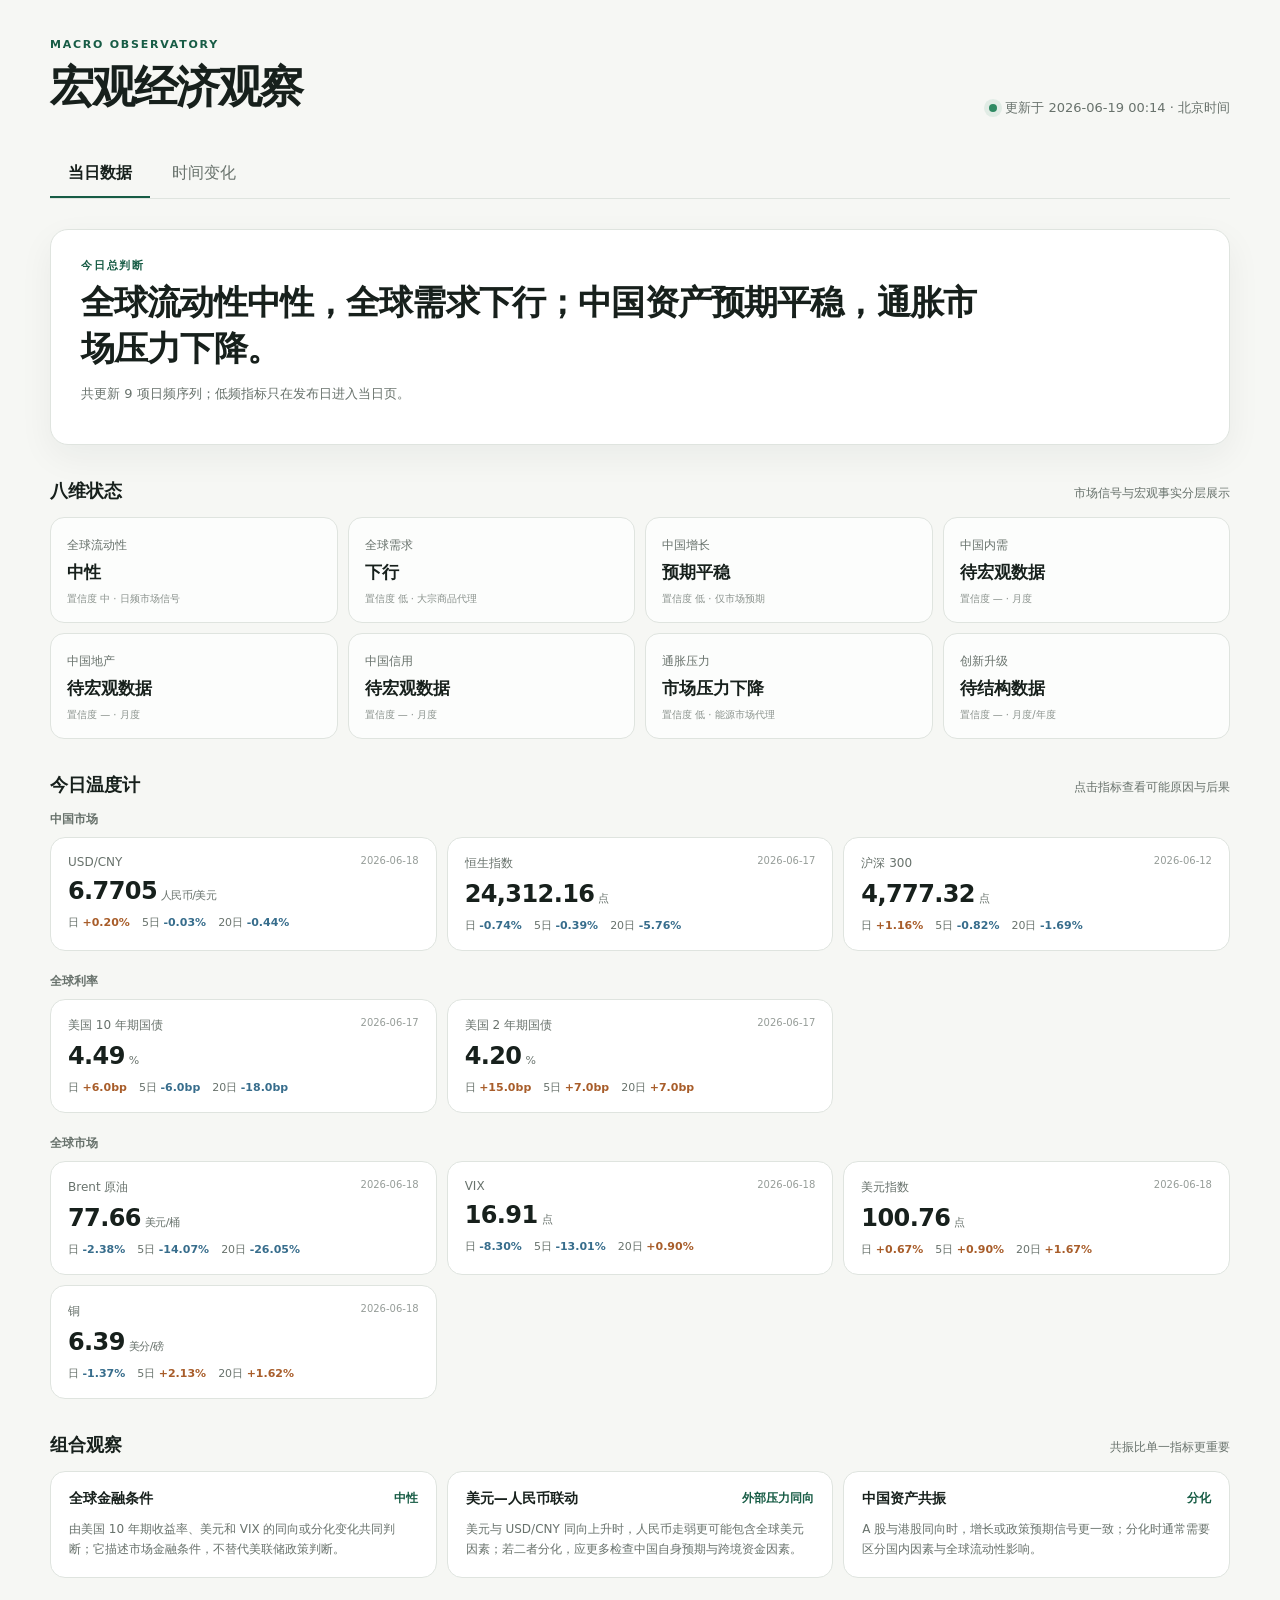
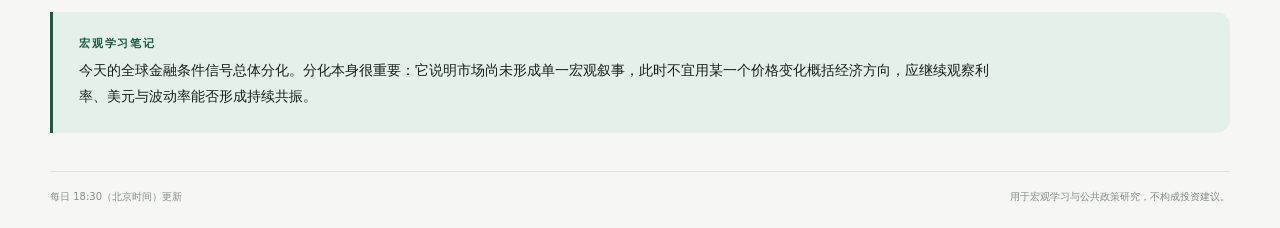
==== public/index.html @ cd5d14e2 "Publish macro economic dashboard" ====
<!doctype html>
<html lang="zh-CN">
<head>
  <meta charset="utf-8">
  <meta name="viewport" content="width=device-width, initial-scale=1">
  <meta name="color-scheme" content="light">
  <title>宏观经济观察</title>
  <link rel="stylesheet" href="assets/styles.css">
</head>
<body>
  <main class="shell">
    <header class="topbar">
      <div>
        <p class="eyebrow">MACRO OBSERVATORY</p>
        <h1>宏观经济观察</h1>
      </div>
      <div class="update-meta">
        <span id="health-dot" class="health-dot"></span>
        <span id="update-time">读取数据…</span>
      </div>
    </header>

    <nav class="tabs" aria-label="Dashboard 视图">
      <button class="tab active" data-tab="today">当日数据</button>
      <button class="tab" data-tab="trends">时间变化</button>
    </nav>

    <section id="today" class="panel active">
      <section class="hero">
        <p class="section-label">今日总判断</p>
        <h2 id="daily-summary">正在生成今日判断…</h2>
        <p id="data-notice" class="muted"></p>
      </section>

      <section>
        <div class="section-heading">
          <h3>八维状态</h3>
          <p>市场信号与宏观事实分层展示</p>
        </div>
        <div id="dimensions" class="dimension-grid"></div>
      </section>

      <section>
        <div class="section-heading">
          <h3>今日温度计</h3>
          <p>点击指标查看可能原因与后果</p>
        </div>
        <div id="indicator-groups"></div>
      </section>

      <section>
        <div class="section-heading">
          <h3>组合观察</h3>
          <p>共振比单一指标更重要</p>
        </div>
        <div id="combinations" class="combination-grid"></div>
      </section>

      <section class="learning-note">
        <p class="section-label">宏观学习笔记</p>
        <p id="learning-note"></p>
      </section>
    </section>

    <section id="trends" class="panel">
      <div class="trend-controls">
        <label>
          <span>指标</span>
          <select id="indicator-select"></select>
        </label>
        <div class="range-switch" aria-label="时间范围">
          <button data-days="7">7日</button>
          <button data-days="30" class="active">1月</button>
          <button data-days="90">3月</button>
          <button data-days="365">1年</button>
        </div>
      </div>
      <section class="trend-card">
        <div class="trend-head">
          <div>
            <p id="trend-name" class="section-label"></p>
            <h2 id="trend-value"></h2>
          </div>
          <div id="trend-change" class="trend-change"></div>
        </div>
        <div id="chart" class="chart" role="img" aria-label="指标时间趋势"></div>
        <div id="trend-details" class="trend-details"></div>
      </section>
      <section>
        <div class="section-heading">
          <h3>待接入数据</h3>
          <p>缺失不会被伪造或静默填充</p>
        </div>
        <div id="pending" class="pending-list"></div>
      </section>
    </section>

    <footer>
      <span>每日 18:30（北京时间）更新</span>
      <span id="footer-notice"></span>
    </footer>
  </main>
  <script src="assets/data.js"></script>
  <script src="assets/app.js"></script>
</body>
</html>
---- public/assets/styles.css ----
:root {
  --bg: #f6f7f4;
  --surface: #ffffff;
  --ink: #17201c;
  --muted: #68726c;
  --line: #dfe4df;
  --accent: #175c45;
  --accent-soft: #e6f0eb;
  --warm: #a85d2a;
  --warm-soft: #f5e9df;
  --cool: #376d8c;
  --cool-soft: #e4edf2;
  --shadow: 0 12px 35px rgba(23, 32, 28, 0.055);
  font-family: Inter, "PingFang SC", "Microsoft YaHei", system-ui, sans-serif;
}

* { box-sizing: border-box; }
body { margin: 0; color: var(--ink); background: var(--bg); }
button, select { font: inherit; }
.shell { width: min(1180px, calc(100% - 32px)); margin: 0 auto; padding: 38px 0 24px; }
.topbar { display: flex; justify-content: space-between; align-items: flex-end; gap: 24px; }
.eyebrow, .section-label { margin: 0 0 7px; color: var(--accent); font-size: 11px; font-weight: 750; letter-spacing: .16em; text-transform: uppercase; }
h1 { margin: 0; font-size: clamp(28px, 4vw, 44px); letter-spacing: -.045em; font-weight: 680; }
.update-meta { display: flex; align-items: center; gap: 8px; color: var(--muted); font-size: 13px; }
.health-dot { width: 8px; height: 8px; border-radius: 50%; background: #b5bdb8; }
.health-dot.healthy { background: #2f8a63; box-shadow: 0 0 0 5px rgba(47,138,99,.10); }
.health-dot.partial { background: #d78a38; box-shadow: 0 0 0 5px rgba(215,138,56,.10); }
.tabs { display: flex; gap: 4px; margin: 34px 0 30px; border-bottom: 1px solid var(--line); }
.tab { padding: 12px 18px; border: 0; border-bottom: 2px solid transparent; color: var(--muted); background: transparent; cursor: pointer; }
.tab.active { color: var(--ink); border-color: var(--accent); font-weight: 700; }
.panel { display: none; }
.panel.active { display: block; }
.hero { padding: 28px 30px; border: 1px solid var(--line); border-radius: 18px; background: var(--surface); box-shadow: var(--shadow); }
.hero h2 { max-width: 900px; margin: 0; font-size: clamp(22px, 3vw, 34px); line-height: 1.35; letter-spacing: -.025em; }
.muted { color: var(--muted); font-size: 13px; }
section + section { margin-top: 34px; }
.section-heading { display: flex; align-items: baseline; justify-content: space-between; gap: 16px; margin-bottom: 14px; }
.section-heading h3 { margin: 0; font-size: 18px; }
.section-heading p { margin: 0; color: var(--muted); font-size: 12px; }
.dimension-grid { display: grid; grid-template-columns: repeat(4, minmax(0, 1fr)); gap: 10px; }
.dimension { padding: 16px; border: 1px solid var(--line); border-radius: 14px; background: rgba(255,255,255,.72); }
.dimension-name { color: var(--muted); font-size: 12px; }
.dimension-status { display: block; margin: 7px 0 3px; font-size: 17px; font-weight: 720; }
.dimension-meta { color: #89918c; font-size: 10px; }
.group-block + .group-block { margin-top: 22px; }
.group-title { margin: 0 0 9px; color: var(--muted); font-size: 12px; font-weight: 650; }
.indicator-grid { display: grid; grid-template-columns: repeat(3, minmax(0, 1fr)); gap: 10px; }
.indicator { border: 1px solid var(--line); border-radius: 15px; background: var(--surface); overflow: hidden; }
.indicator summary { list-style: none; cursor: pointer; padding: 17px; }
.indicator summary::-webkit-details-marker { display: none; }
.indicator-top { display: flex; justify-content: space-between; gap: 12px; }
.indicator-name { color: var(--muted); font-size: 12px; }
.indicator-date { color: #969d99; font-size: 10px; }
.indicator-value { margin-top: 8px; font-size: 24px; font-weight: 690; letter-spacing: -.025em; }
.unit { margin-left: 4px; color: var(--muted); font-size: 11px; font-weight: 500; }
.moves { display: flex; gap: 12px; margin-top: 10px; color: var(--muted); font-size: 11px; }
.positive { color: var(--warm); }
.negative { color: var(--cool); }
.stale-badge { display: inline-block; margin-top: 8px; padding: 3px 7px; border-radius: 99px; color: #8a692f; background: #f5eddc; font-size: 10px; }
.indicator-detail { padding: 0 17px 17px; border-top: 1px solid var(--line); color: #4f5953; font-size: 12px; line-height: 1.65; }
.indicator-detail p { margin: 12px 0 0; }
.indicator-detail strong { color: var(--ink); }
.source-link { color: var(--accent); text-decoration: none; }
.combination-grid { display: grid; grid-template-columns: repeat(3, minmax(0, 1fr)); gap: 10px; }
.combination { padding: 18px; border: 1px solid var(--line); border-radius: 15px; background: var(--surface); }
.combination-head { display: flex; justify-content: space-between; gap: 10px; }
.combination h4 { margin: 0; font-size: 14px; }
.signal { color: var(--accent); font-size: 12px; font-weight: 750; }
.combination p { margin: 12px 0 0; color: var(--muted); font-size: 12px; line-height: 1.65; }
.learning-note { padding: 24px 26px; border-left: 3px solid var(--accent); border-radius: 0 14px 14px 0; background: var(--accent-soft); }
.learning-note > p:last-child { margin: 0; max-width: 920px; font-size: 14px; line-height: 1.8; }
.trend-controls { display: flex; align-items: flex-end; justify-content: space-between; gap: 20px; margin-bottom: 16px; }
.trend-controls label span { display: block; margin-bottom: 7px; color: var(--muted); font-size: 11px; }
select { min-width: 230px; padding: 10px 34px 10px 12px; border: 1px solid var(--line); border-radius: 10px; color: var(--ink); background: var(--surface); }
.range-switch { display: flex; padding: 3px; border: 1px solid var(--line); border-radius: 10px; background: var(--surface); }
.range-switch button { padding: 7px 10px; border: 0; border-radius: 7px; color: var(--muted); background: transparent; cursor: pointer; font-size: 12px; }
.range-switch button.active { color: white; background: var(--accent); }
.trend-card { margin-top: 0; padding: 24px; border: 1px solid var(--line); border-radius: 18px; background: var(--surface); box-shadow: var(--shadow); }
.trend-head { display: flex; justify-content: space-between; align-items: flex-end; }
.trend-head h2 { margin: 0; font-size: 32px; }
.trend-change { font-size: 14px; font-weight: 700; }
.chart { min-height: 330px; margin-top: 22px; }
.chart svg { width: 100%; height: 330px; overflow: visible; }
.chart-grid { stroke: #e9ece9; stroke-width: 1; }
.chart-line { fill: none; stroke: var(--accent); stroke-width: 2.5; vector-effect: non-scaling-stroke; }
.chart-area { fill: url(#areaFill); }
.chart-label { fill: #7c8580; font-size: 10px; }
.trend-details { display: grid; grid-template-columns: repeat(3, 1fr); gap: 12px; padding-top: 16px; border-top: 1px solid var(--line); }
.trend-detail span { display: block; color: var(--muted); font-size: 10px; }
.trend-detail strong { display: block; margin-top: 5px; font-size: 13px; }
.pending-list { display: grid; grid-template-columns: repeat(3, 1fr); gap: 10px; }
.pending-item { padding: 15px; border: 1px dashed #ccd2ce; border-radius: 12px; }
.pending-item strong { display: block; font-size: 13px; }
.pending-item span { display: block; margin-top: 5px; color: var(--muted); font-size: 11px; }
footer { display: flex; justify-content: space-between; gap: 20px; margin-top: 38px; padding-top: 18px; border-top: 1px solid var(--line); color: #858d88; font-size: 10px; }

@media (max-width: 820px) {
  .dimension-grid { grid-template-columns: repeat(2, minmax(0, 1fr)); }
  .indicator-grid, .combination-grid { grid-template-columns: 1fr; }
  .pending-list { grid-template-columns: 1fr; }
}

@media (max-width: 560px) {
  .shell { width: min(100% - 20px, 1180px); padding-top: 22px; }
  .topbar { align-items: flex-start; flex-direction: column; }
  .tabs { margin-top: 24px; }
  .hero { padding: 22px 20px; }
  .dimension-grid { grid-template-columns: 1fr 1fr; }
  .trend-controls { align-items: stretch; flex-direction: column; }
  select { width: 100%; }
  .range-switch { justify-content: space-between; }
  .trend-details { grid-template-columns: 1fr; }
  .section-heading { align-items: flex-start; flex-direction: column; gap: 4px; }
  footer { flex-direction: column; }
}
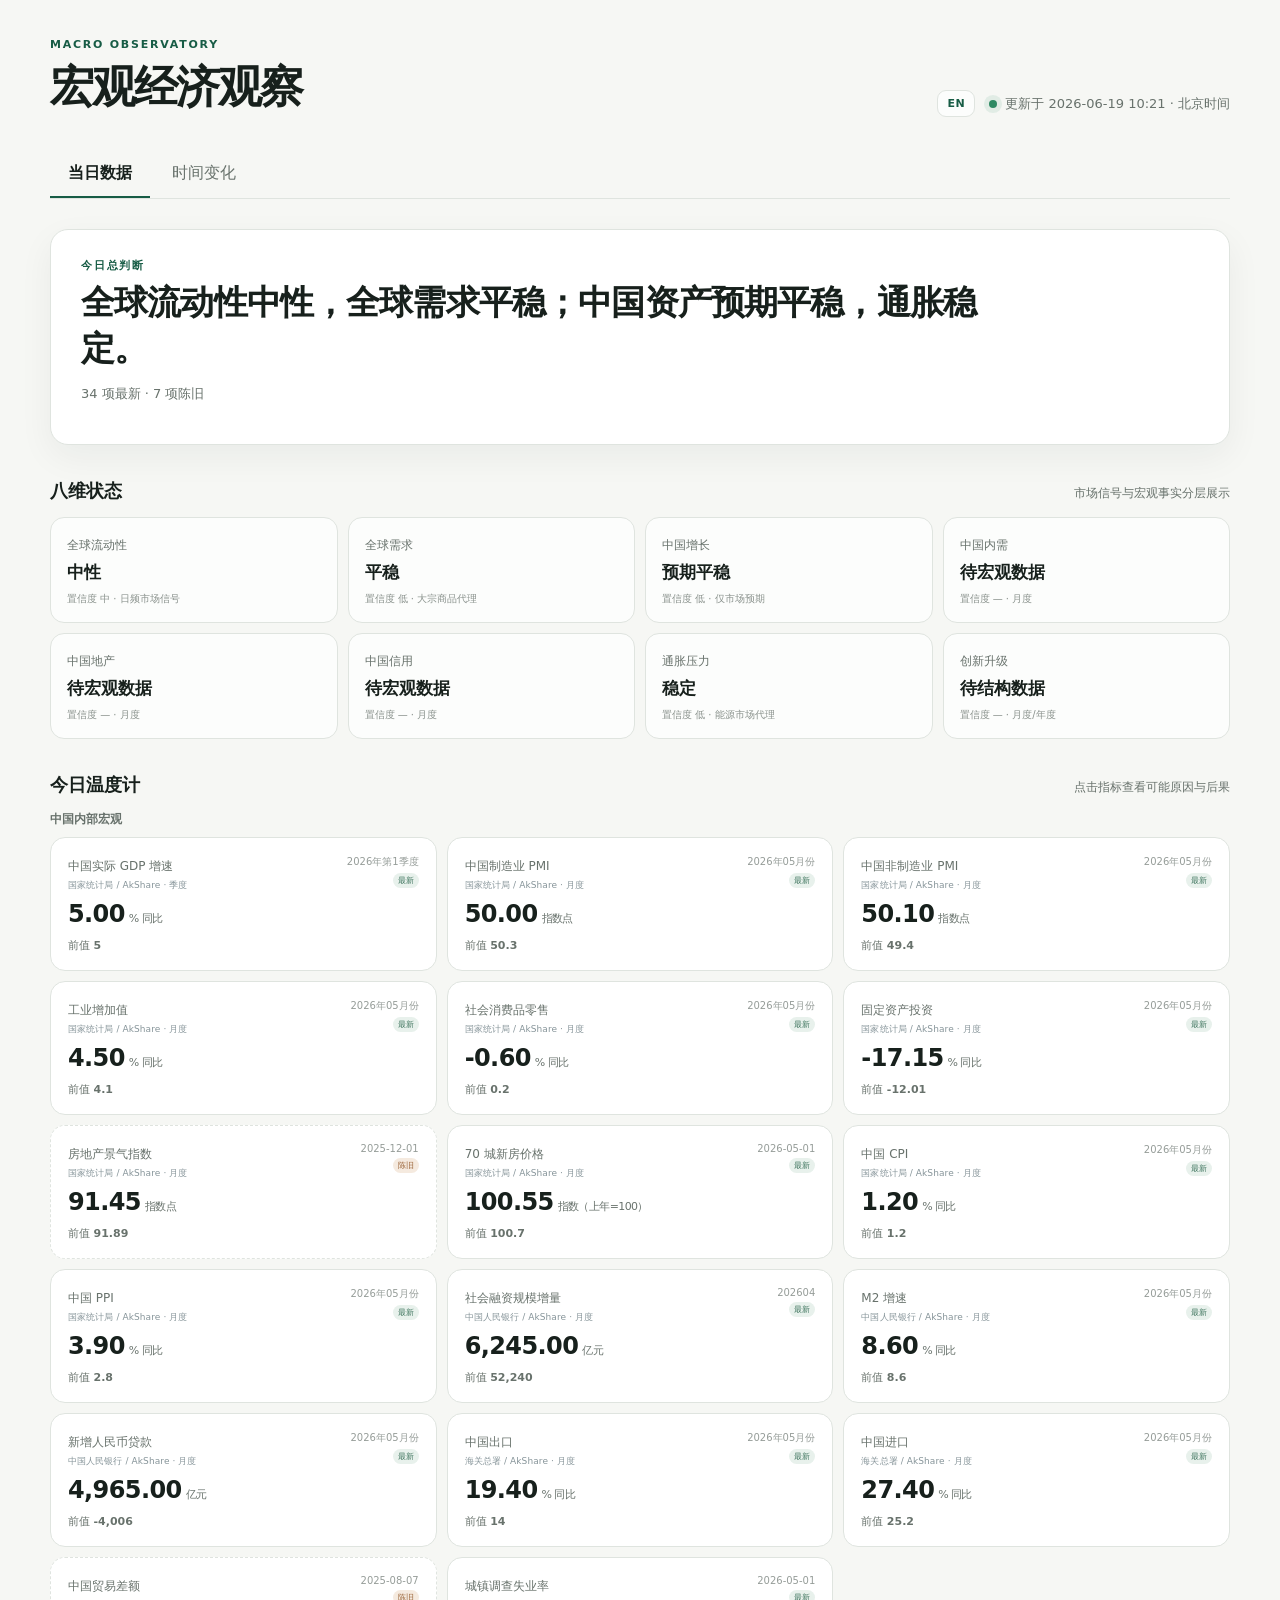
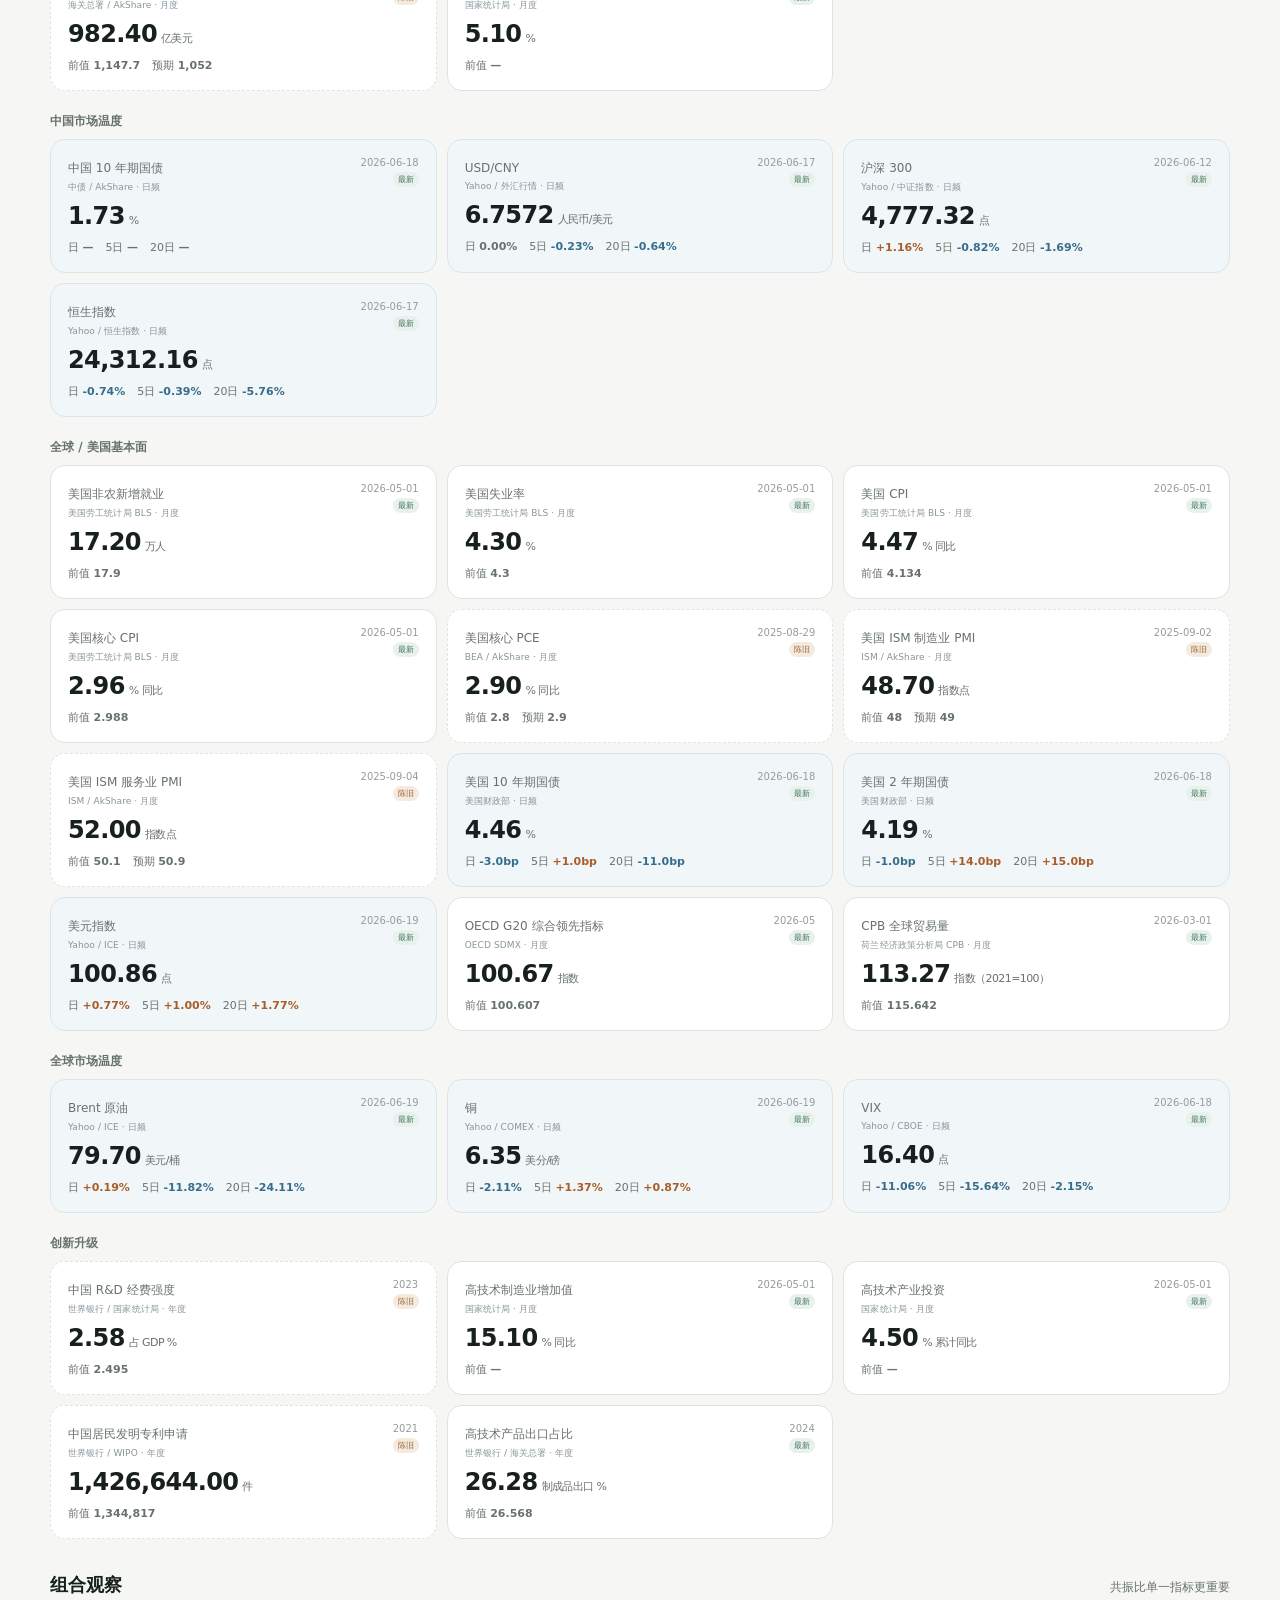
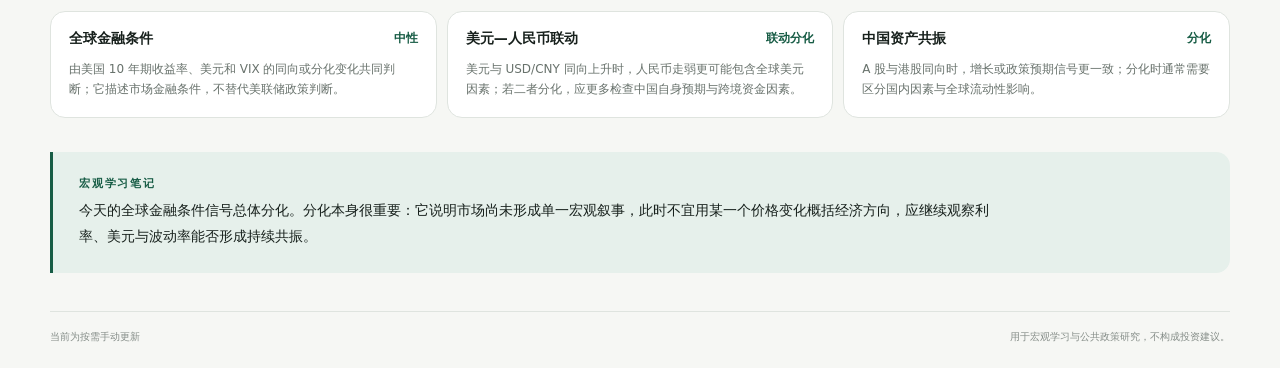
==== commit 227b13d9: "restore private daily dashboard updates" ====
--- a/public/index.html
+++ b/public/index.html
@@ -14,50 +14,53 @@
         <p class="eyebrow">MACRO OBSERVATORY</p>
         <h1>宏观经济观察</h1>
       </div>
-      <div class="update-meta">
-        <span id="health-dot" class="health-dot"></span>
-        <span id="update-time">读取数据…</span>
+      <div class="topbar-actions">
+        <button id="language-toggle" class="language-toggle" type="button" aria-label="Switch language">EN</button>
+        <div class="update-meta">
+          <span id="health-dot" class="health-dot"></span>
+          <span id="update-time">读取数据…</span>
+        </div>
       </div>
     </header>
 
     <nav class="tabs" aria-label="Dashboard 视图">
-      <button class="tab active" data-tab="today">当日数据</button>
-      <button class="tab" data-tab="trends">时间变化</button>
+      <button class="tab active" data-tab="today" data-i18n="tabToday">当日数据</button>
+      <button class="tab" data-tab="trends" data-i18n="tabTrends">时间变化</button>
     </nav>
 
     <section id="today" class="panel active">
       <section class="hero">
-        <p class="section-label">今日总判断</p>
+        <p class="section-label" data-i18n="todayView">今日总判断</p>
         <h2 id="daily-summary">正在生成今日判断…</h2>
         <p id="data-notice" class="muted"></p>
       </section>
 
       <section>
         <div class="section-heading">
-          <h3>八维状态</h3>
-          <p>市场信号与宏观事实分层展示</p>
+          <h3 data-i18n="dimensions">八维状态</h3>
+          <p data-i18n="dimensionsHint">市场信号与宏观事实分层展示</p>
         </div>
         <div id="dimensions" class="dimension-grid"></div>
       </section>
 
       <section>
         <div class="section-heading">
-          <h3>今日温度计</h3>
-          <p>点击指标查看可能原因与后果</p>
+          <h3 data-i18n="thermometer">今日温度计</h3>
+          <p data-i18n="thermometerHint">点击指标查看可能原因与后果</p>
         </div>
         <div id="indicator-groups"></div>
       </section>
 
       <section>
         <div class="section-heading">
-          <h3>组合观察</h3>
-          <p>共振比单一指标更重要</p>
+          <h3 data-i18n="combinations">组合观察</h3>
+          <p data-i18n="combinationsHint">共振比单一指标更重要</p>
         </div>
         <div id="combinations" class="combination-grid"></div>
       </section>
 
       <section class="learning-note">
-        <p class="section-label">宏观学习笔记</p>
+        <p class="section-label" data-i18n="learningNote">宏观学习笔记</p>
         <p id="learning-note"></p>
       </section>
     </section>
@@ -65,14 +68,14 @@
     <section id="trends" class="panel">
       <div class="trend-controls">
         <label>
-          <span>指标</span>
+          <span data-i18n="indicator">指标</span>
           <select id="indicator-select"></select>
         </label>
         <div class="range-switch" aria-label="时间范围">
-          <button data-days="7">7日</button>
-          <button data-days="30" class="active">1月</button>
-          <button data-days="90">3月</button>
-          <button data-days="365">1年</button>
+          <button data-days="7" data-i18n="range7">7日</button>
+          <button data-days="30" class="active" data-i18n="range30">1月</button>
+          <button data-days="90" data-i18n="range90">3月</button>
+          <button data-days="365" data-i18n="range365">1年</button>
         </div>
       </div>
       <section class="trend-card">
@@ -88,15 +91,15 @@
       </section>
       <section>
         <div class="section-heading">
-          <h3>待接入数据</h3>
-          <p>缺失不会被伪造或静默填充</p>
+          <h3 data-i18n="pending">待接入数据</h3>
+          <p data-i18n="pendingHint">缺失不会被伪造或静默填充</p>
         </div>
         <div id="pending" class="pending-list"></div>
       </section>
     </section>
 
     <footer>
-      <span>每日 18:30（北京时间）更新</span>
+      <span data-i18n="schedule">每日 18:30（北京时间）更新</span>
       <span id="footer-notice"></span>
     </footer>
   </main>
--- a/public/assets/styles.css
+++ b/public/assets/styles.css
@@ -10,6 +10,8 @@
   --warm-soft: #f5e9df;
   --cool: #376d8c;
   --cool-soft: #e4edf2;
+  --daily-soft: #f1f6f8;
+  --daily-line: #d9e5e9;
   --shadow: 0 12px 35px rgba(23, 32, 28, 0.055);
   font-family: Inter, "PingFang SC", "Microsoft YaHei", system-ui, sans-serif;
 }
@@ -19,6 +21,9 @@
 button, select { font: inherit; }
 .shell { width: min(1180px, calc(100% - 32px)); margin: 0 auto; padding: 38px 0 24px; }
 .topbar { display: flex; justify-content: space-between; align-items: flex-end; gap: 24px; }
+.topbar-actions { display: flex; align-items: center; gap: 14px; }
+.language-toggle { min-width: 38px; padding: 6px 9px; border: 1px solid var(--line); border-radius: 9px; color: var(--accent); background: rgba(255,255,255,.72); cursor: pointer; font-size: 11px; font-weight: 750; letter-spacing: .04em; }
+.language-toggle:hover { border-color: #b9c9c1; background: var(--surface); }
 .eyebrow, .section-label { margin: 0 0 7px; color: var(--accent); font-size: 11px; font-weight: 750; letter-spacing: .16em; text-transform: uppercase; }
 h1 { margin: 0; font-size: clamp(28px, 4vw, 44px); letter-spacing: -.045em; font-weight: 680; }
 .update-meta { display: flex; align-items: center; gap: 8px; color: var(--muted); font-size: 13px; }
@@ -46,11 +51,17 @@
 .group-title { margin: 0 0 9px; color: var(--muted); font-size: 12px; font-weight: 650; }
 .indicator-grid { display: grid; grid-template-columns: repeat(3, minmax(0, 1fr)); gap: 10px; }
 .indicator { border: 1px solid var(--line); border-radius: 15px; background: var(--surface); overflow: hidden; }
+.indicator.daily { border-color: var(--daily-line); background: var(--daily-soft); }
 .indicator summary { list-style: none; cursor: pointer; padding: 17px; }
 .indicator summary::-webkit-details-marker { display: none; }
 .indicator-top { display: flex; justify-content: space-between; gap: 12px; }
 .indicator-name { color: var(--muted); font-size: 12px; }
 .indicator-date { color: #969d99; font-size: 10px; }
+.freshness-badge { display: block; width: fit-content; margin: 4px 0 0 auto; padding: 2px 5px; border-radius: 99px; background: #e8f1ec; color: #3f755e; font-size: 8px; font-style: normal; }
+.freshness-badge.stale { background: #f5eadf; color: #9a6438; }
+.freshness-badge.unknown { background: #eceeed; color: #747d78; }
+.indicator.freshness-stale { border-style: dashed; }
+.indicator-meta { display: block; margin-top: 4px; color: #87959a; font-size: 9px; letter-spacing: .01em; }
 .indicator-value { margin-top: 8px; font-size: 24px; font-weight: 690; letter-spacing: -.025em; }
 .unit { margin-left: 4px; color: var(--muted); font-size: 11px; font-weight: 500; }
 .moves { display: flex; gap: 12px; margin-top: 10px; color: var(--muted); font-size: 11px; }
@@ -103,6 +114,7 @@
 @media (max-width: 560px) {
   .shell { width: min(100% - 20px, 1180px); padding-top: 22px; }
   .topbar { align-items: flex-start; flex-direction: column; }
+  .topbar-actions { width: 100%; justify-content: space-between; }
   .tabs { margin-top: 24px; }
   .hero { padding: 22px 20px; }
   .dimension-grid { grid-template-columns: 1fr 1fr; }
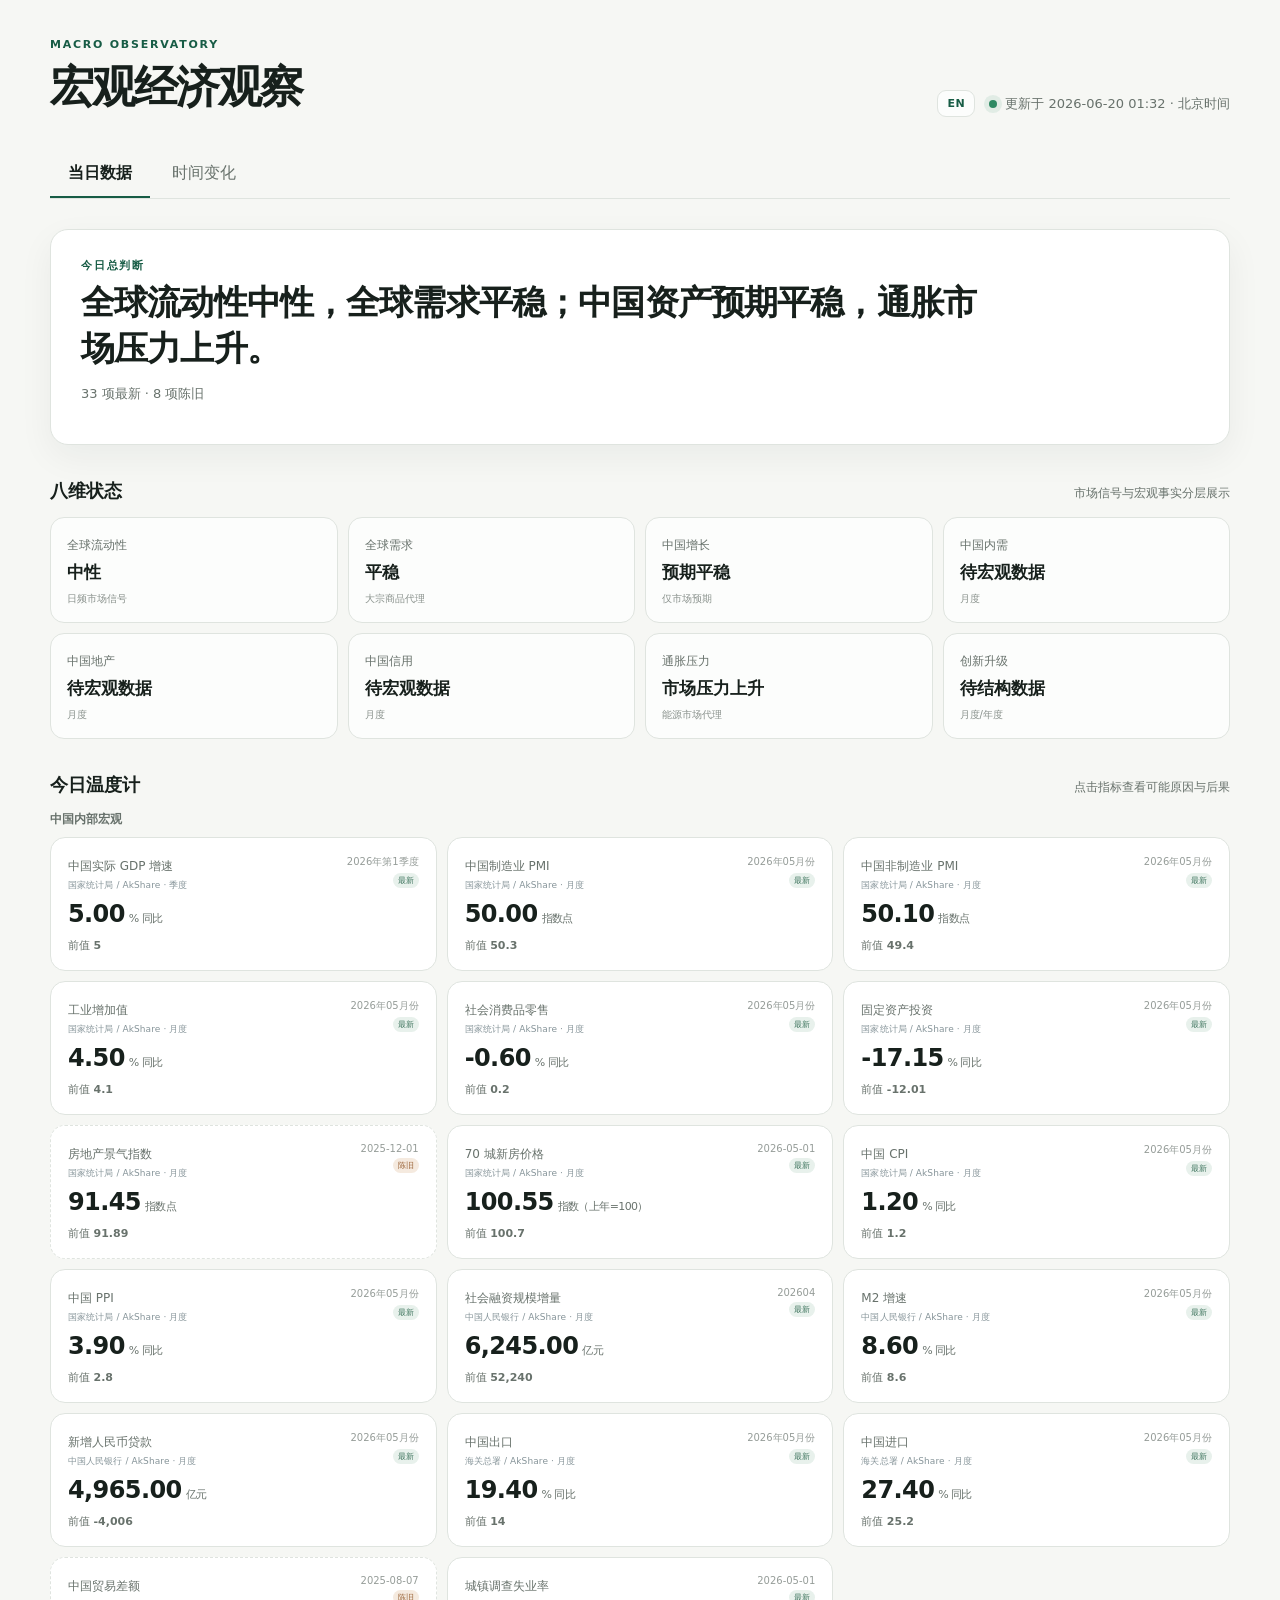
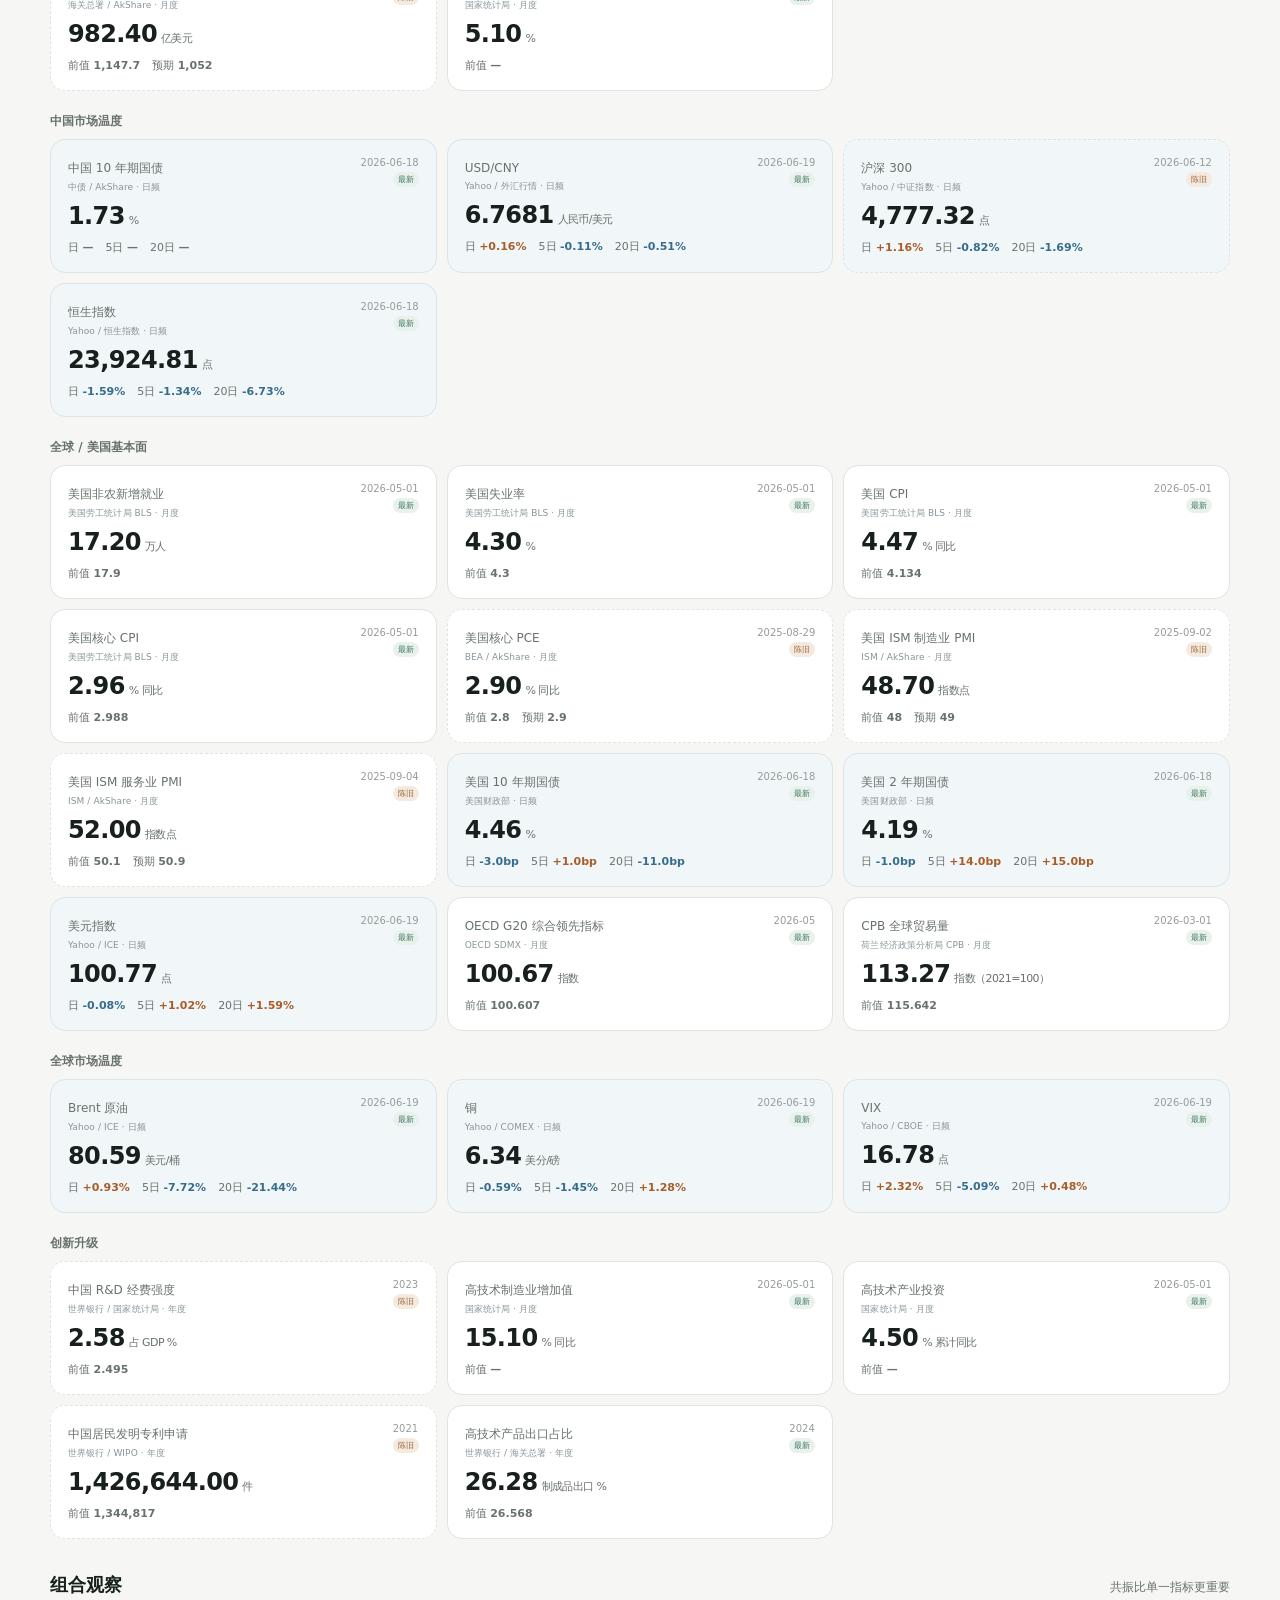
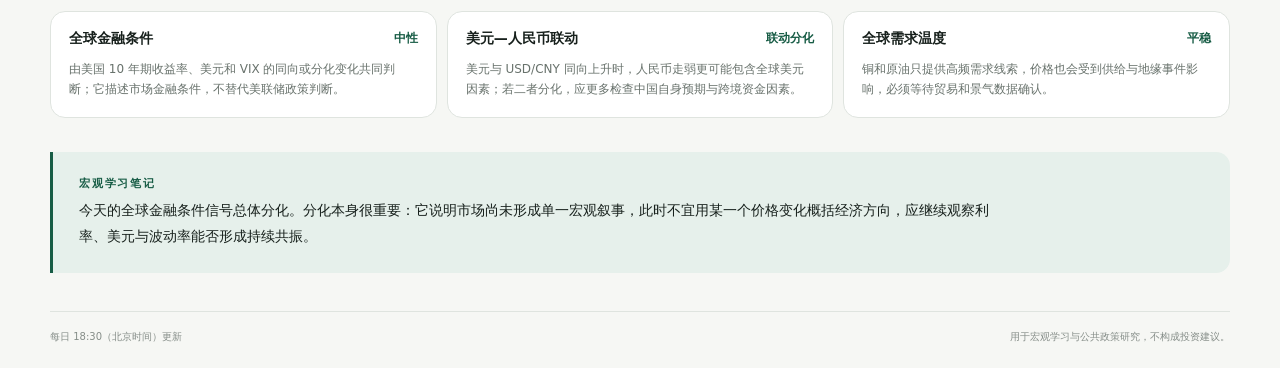
==== commit 80014717: "add frequency-aware trend controls" ====
--- a/public/index.html
+++ b/public/index.html
@@ -67,16 +67,28 @@
 
     <section id="trends" class="panel">
       <div class="trend-controls">
-        <label>
-          <span data-i18n="indicator">指标</span>
-          <select id="indicator-select"></select>
-        </label>
-        <div class="range-switch" aria-label="时间范围">
-          <button data-days="7" data-i18n="range7">7日</button>
-          <button data-days="30" class="active" data-i18n="range30">1月</button>
-          <button data-days="90" data-i18n="range90">3月</button>
-          <button data-days="365" data-i18n="range365">1年</button>
+        <div class="trend-selectors">
+          <label>
+            <span data-i18n="frequencyFilter">更新频次</span>
+            <select id="frequency-filter">
+              <option value="all" data-i18n="frequencyAll">全部</option>
+              <option value="daily" data-i18n="frequencyDaily">每日</option>
+              <option value="monthly" data-i18n="frequencyMonthly">月度</option>
+              <option value="quarterly" data-i18n="frequencyQuarterly">季度</option>
+              <option value="annual" data-i18n="frequencyAnnual">年度</option>
+            </select>
+          </label>
+          <label>
+            <span data-i18n="indicator">指标</span>
+            <select id="indicator-select"></select>
+          </label>
         </div>
+        <div id="range-switch" class="range-switch" aria-label="时间范围"></div>
+      </div>
+      <div class="date-controls">
+        <label><span data-i18n="startPeriod">起始时间</span><span id="start-control"></span></label>
+        <span class="date-separator">—</span>
+        <label><span data-i18n="endPeriod">终止时间</span><span id="end-control"></span></label>
       </div>
       <section class="trend-card">
         <div class="trend-head">
--- a/public/assets/styles.css
+++ b/public/assets/styles.css
@@ -18,7 +18,7 @@
 
 * { box-sizing: border-box; }
 body { margin: 0; color: var(--ink); background: var(--bg); }
-button, select { font: inherit; }
+button, select, input { font: inherit; }
 .shell { width: min(1180px, calc(100% - 32px)); margin: 0 auto; padding: 38px 0 24px; }
 .topbar { display: flex; justify-content: space-between; align-items: flex-end; gap: 24px; }
 .topbar-actions { display: flex; align-items: center; gap: 14px; }
@@ -81,11 +81,18 @@
 .learning-note { padding: 24px 26px; border-left: 3px solid var(--accent); border-radius: 0 14px 14px 0; background: var(--accent-soft); }
 .learning-note > p:last-child { margin: 0; max-width: 920px; font-size: 14px; line-height: 1.8; }
 .trend-controls { display: flex; align-items: flex-end; justify-content: space-between; gap: 20px; margin-bottom: 16px; }
-.trend-controls label span { display: block; margin-bottom: 7px; color: var(--muted); font-size: 11px; }
+.trend-selectors { display: flex; align-items: flex-end; gap: 10px; }
+.trend-controls label > span, .date-controls label > span:first-child { display: block; margin-bottom: 7px; color: var(--muted); font-size: 11px; }
 select { min-width: 230px; padding: 10px 34px 10px 12px; border: 1px solid var(--line); border-radius: 10px; color: var(--ink); background: var(--surface); }
+#frequency-filter { min-width: 112px; }
 .range-switch { display: flex; padding: 3px; border: 1px solid var(--line); border-radius: 10px; background: var(--surface); }
 .range-switch button { padding: 7px 10px; border: 0; border-radius: 7px; color: var(--muted); background: transparent; cursor: pointer; font-size: 12px; }
 .range-switch button.active { color: white; background: var(--accent); }
+.date-controls { display: flex; align-items: flex-end; justify-content: flex-end; gap: 9px; margin: -5px 0 16px; }
+.date-controls label { display: block; }
+.date-separator { padding-bottom: 10px; color: #9aa19d; }
+.period-control { width: 138px; min-width: 0; padding: 8px 10px; border: 1px solid var(--line); border-radius: 9px; color: var(--ink); background: var(--surface); font-size: 12px; }
+.x-grid { stroke: #f0f2f0; }
 .trend-card { margin-top: 0; padding: 24px; border: 1px solid var(--line); border-radius: 18px; background: var(--surface); box-shadow: var(--shadow); }
 .trend-head { display: flex; justify-content: space-between; align-items: flex-end; }
 .trend-head h2 { margin: 0; font-size: 32px; }
@@ -119,8 +126,11 @@
   .hero { padding: 22px 20px; }
   .dimension-grid { grid-template-columns: 1fr 1fr; }
   .trend-controls { align-items: stretch; flex-direction: column; }
+  .trend-selectors { align-items: stretch; flex-direction: column; }
   select { width: 100%; }
   .range-switch { justify-content: space-between; }
+  .date-controls { justify-content: flex-start; margin-top: 0; }
+  .period-control { width: min(42vw, 160px); }
   .trend-details { grid-template-columns: 1fr; }
   .section-heading { align-items: flex-start; flex-direction: column; gap: 4px; }
   footer { flex-direction: column; }
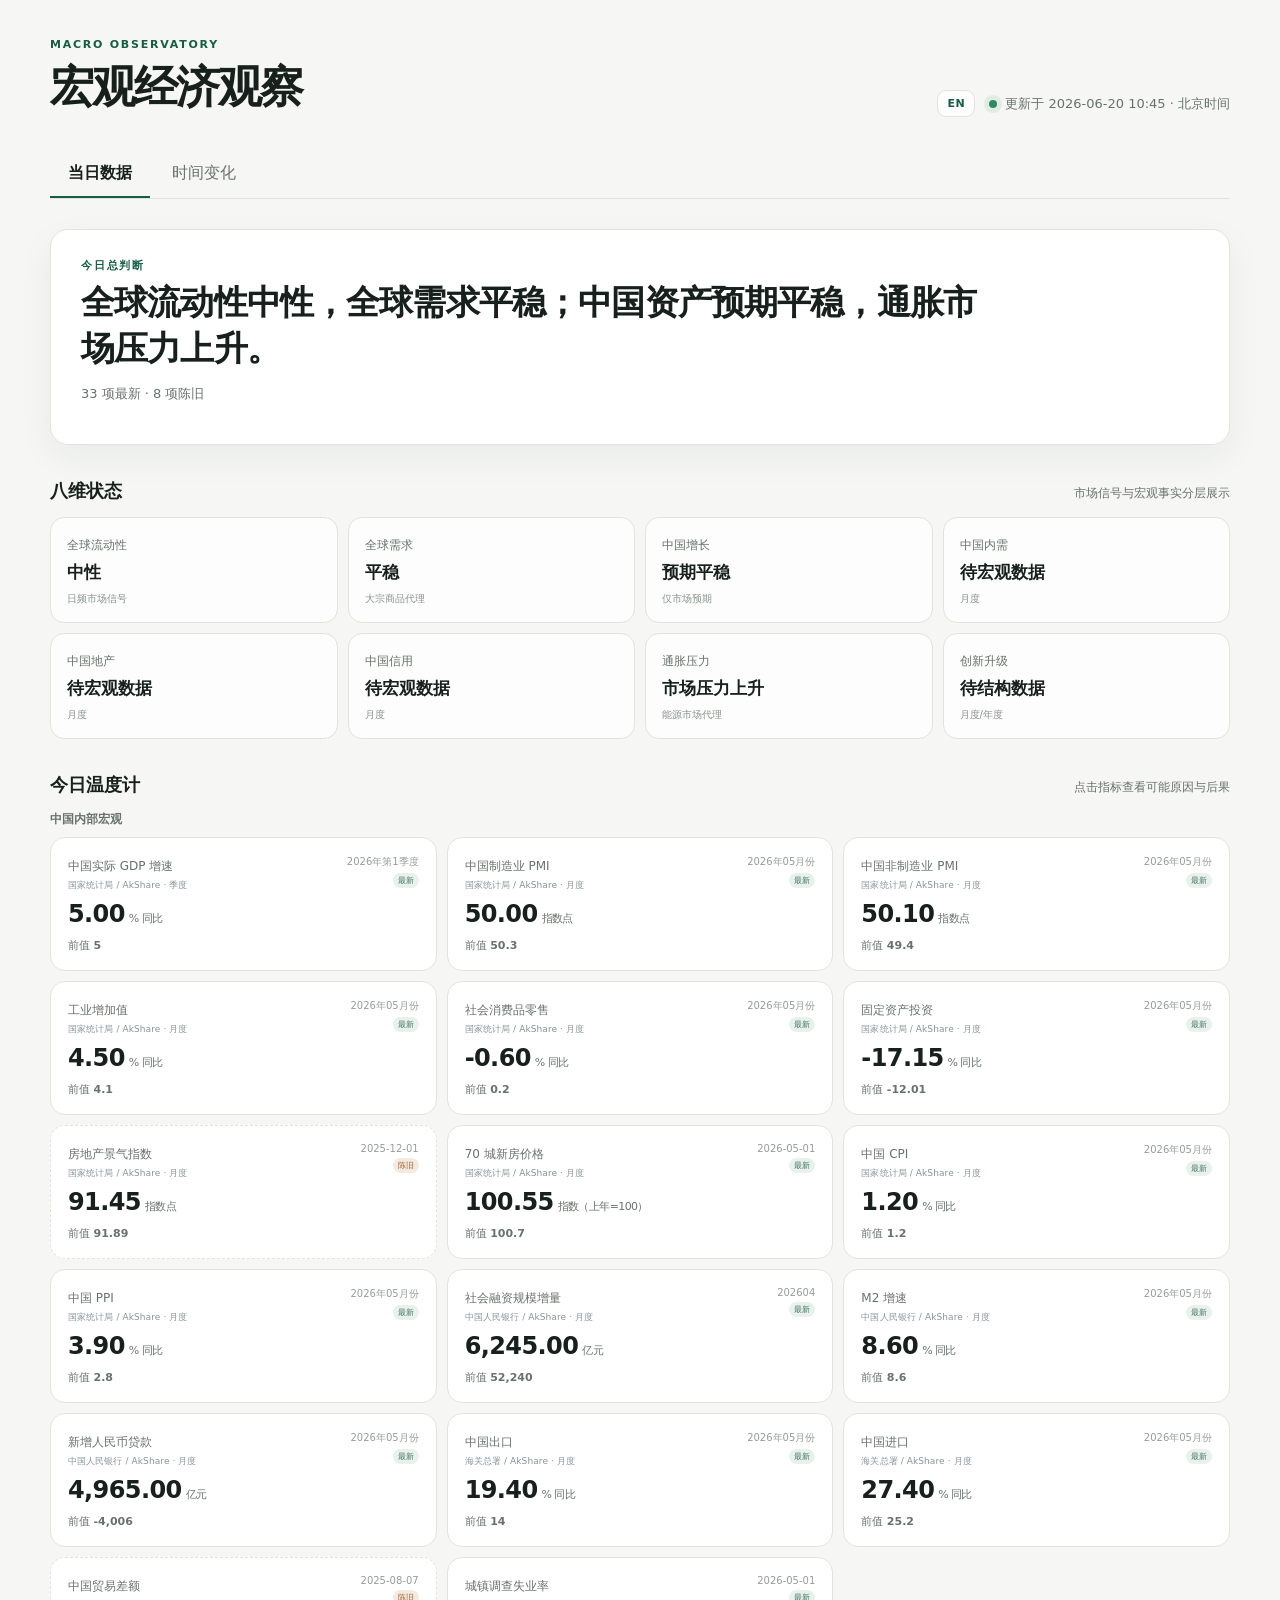
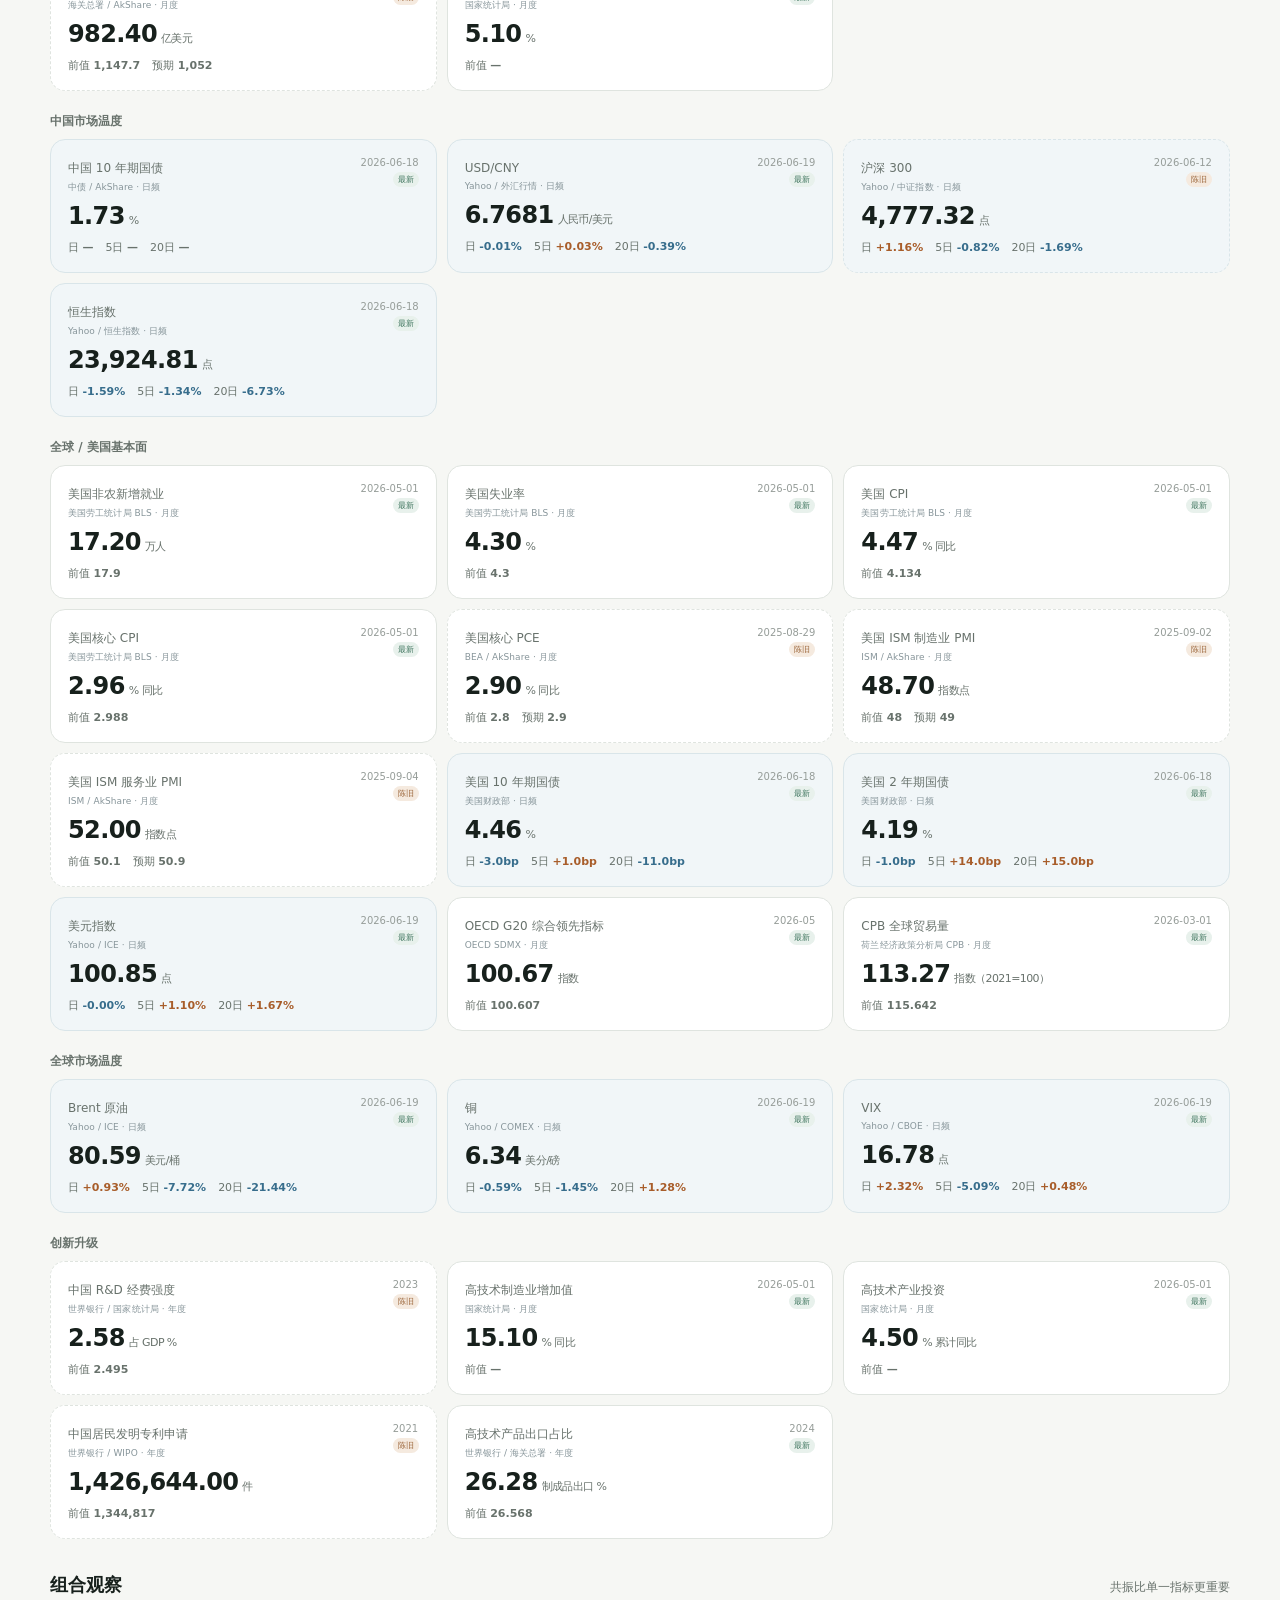
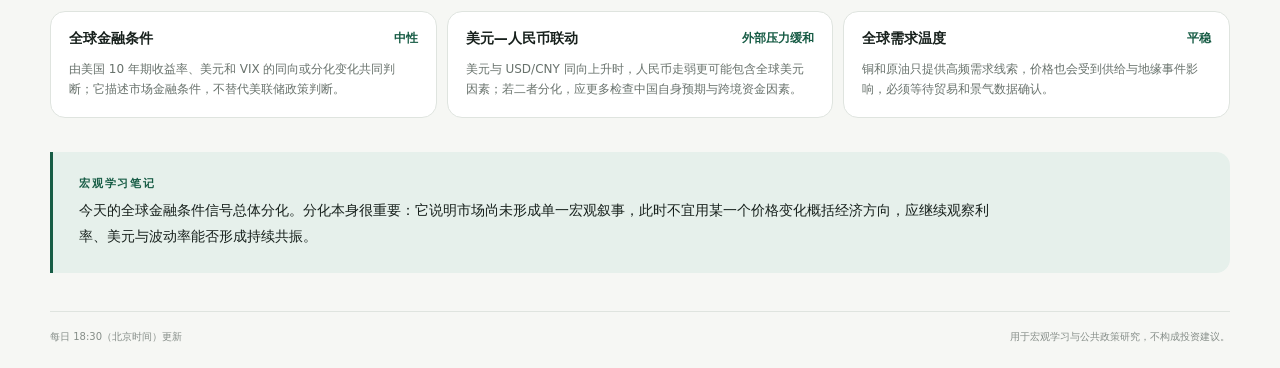
==== commit 3db8e0e2: "polish trend controls layout" ====
--- a/public/index.html
+++ b/public/index.html
@@ -66,29 +66,31 @@
     </section>
 
     <section id="trends" class="panel">
-      <div class="trend-controls">
-        <div class="trend-selectors">
-          <label>
-            <span data-i18n="frequencyFilter">更新频次</span>
-            <select id="frequency-filter">
-              <option value="all" data-i18n="frequencyAll">全部</option>
-              <option value="daily" data-i18n="frequencyDaily">每日</option>
-              <option value="monthly" data-i18n="frequencyMonthly">月度</option>
-              <option value="quarterly" data-i18n="frequencyQuarterly">季度</option>
-              <option value="annual" data-i18n="frequencyAnnual">年度</option>
-            </select>
-          </label>
-          <label>
-            <span data-i18n="indicator">指标</span>
-            <select id="indicator-select"></select>
-          </label>
+      <div class="trend-toolbar">
+        <div class="trend-controls">
+          <div class="trend-selectors">
+            <label>
+              <span data-i18n="frequencyFilter">更新频次</span>
+              <select id="frequency-filter">
+                <option value="all" data-i18n="frequencyAll">全部</option>
+                <option value="daily" data-i18n="frequencyDaily">每日</option>
+                <option value="monthly" data-i18n="frequencyMonthly">月度</option>
+                <option value="quarterly" data-i18n="frequencyQuarterly">季度</option>
+                <option value="annual" data-i18n="frequencyAnnual">年度</option>
+              </select>
+            </label>
+            <label>
+              <span data-i18n="indicator">指标</span>
+              <select id="indicator-select"></select>
+            </label>
+          </div>
+          <div id="range-switch" class="range-switch" aria-label="时间范围"></div>
         </div>
-        <div id="range-switch" class="range-switch" aria-label="时间范围"></div>
-      </div>
-      <div class="date-controls">
-        <label><span data-i18n="startPeriod">起始时间</span><span id="start-control"></span></label>
-        <span class="date-separator">—</span>
-        <label><span data-i18n="endPeriod">终止时间</span><span id="end-control"></span></label>
+        <div class="date-controls">
+          <label><span data-i18n="startPeriod">起始时间</span><span id="start-control"></span></label>
+          <span class="date-separator">—</span>
+          <label><span data-i18n="endPeriod">终止时间</span><span id="end-control"></span></label>
+        </div>
       </div>
       <section class="trend-card">
         <div class="trend-head">
--- a/public/assets/styles.css
+++ b/public/assets/styles.css
@@ -80,18 +80,21 @@
 .combination p { margin: 12px 0 0; color: var(--muted); font-size: 12px; line-height: 1.65; }
 .learning-note { padding: 24px 26px; border-left: 3px solid var(--accent); border-radius: 0 14px 14px 0; background: var(--accent-soft); }
 .learning-note > p:last-child { margin: 0; max-width: 920px; font-size: 14px; line-height: 1.8; }
-.trend-controls { display: flex; align-items: flex-end; justify-content: space-between; gap: 20px; margin-bottom: 16px; }
+.trend-toolbar { margin-bottom: 16px; padding: 16px 17px 14px; border: 1px solid var(--line); border-radius: 15px; background: rgba(255,255,255,.68); box-shadow: 0 6px 20px rgba(23,32,28,.025); }
+.trend-controls { display: flex; align-items: flex-end; justify-content: space-between; gap: 20px; }
 .trend-selectors { display: flex; align-items: flex-end; gap: 10px; }
 .trend-controls label > span, .date-controls label > span:first-child { display: block; margin-bottom: 7px; color: var(--muted); font-size: 11px; }
-select { min-width: 230px; padding: 10px 34px 10px 12px; border: 1px solid var(--line); border-radius: 10px; color: var(--ink); background: var(--surface); }
+select { min-width: 230px; padding: 10px 34px 10px 12px; border: 1px solid var(--line); border-radius: 10px; color: var(--ink); background: var(--surface); transition: border-color .16s ease, box-shadow .16s ease; }
 #frequency-filter { min-width: 112px; }
-.range-switch { display: flex; padding: 3px; border: 1px solid var(--line); border-radius: 10px; background: var(--surface); }
-.range-switch button { padding: 7px 10px; border: 0; border-radius: 7px; color: var(--muted); background: transparent; cursor: pointer; font-size: 12px; }
+.range-switch { display: flex; gap: 2px; padding: 3px; border: 1px solid var(--line); border-radius: 10px; background: rgba(246,247,244,.9); }
+.range-switch button { min-width: 43px; padding: 7px 10px; border: 0; border-radius: 7px; color: var(--muted); background: transparent; cursor: pointer; font-size: 12px; transition: color .16s ease, background .16s ease; }
+.range-switch button:hover { color: var(--ink); background: rgba(255,255,255,.85); }
 .range-switch button.active { color: white; background: var(--accent); }
-.date-controls { display: flex; align-items: flex-end; justify-content: flex-end; gap: 9px; margin: -5px 0 16px; }
+.date-controls { display: flex; align-items: flex-end; justify-content: flex-end; gap: 9px; margin-top: 13px; padding-top: 12px; border-top: 1px solid #e8ebe8; }
 .date-controls label { display: block; }
 .date-separator { padding-bottom: 10px; color: #9aa19d; }
-.period-control { width: 138px; min-width: 0; padding: 8px 10px; border: 1px solid var(--line); border-radius: 9px; color: var(--ink); background: var(--surface); font-size: 12px; }
+.period-control { width: 138px; min-width: 0; padding: 8px 10px; border: 1px solid var(--line); border-radius: 9px; color: var(--ink); background: var(--surface); font-size: 12px; transition: border-color .16s ease, box-shadow .16s ease; }
+select:focus-visible, input:focus-visible, button:focus-visible { outline: none; border-color: #8aafa0; box-shadow: 0 0 0 3px rgba(23,92,69,.10); }
 .x-grid { stroke: #f0f2f0; }
 .trend-card { margin-top: 0; padding: 24px; border: 1px solid var(--line); border-radius: 18px; background: var(--surface); box-shadow: var(--shadow); }
 .trend-head { display: flex; justify-content: space-between; align-items: flex-end; }
@@ -125,12 +128,14 @@
   .tabs { margin-top: 24px; }
   .hero { padding: 22px 20px; }
   .dimension-grid { grid-template-columns: 1fr 1fr; }
+  .trend-toolbar { padding: 14px; }
   .trend-controls { align-items: stretch; flex-direction: column; }
   .trend-selectors { align-items: stretch; flex-direction: column; }
   select { width: 100%; }
   .range-switch { justify-content: space-between; }
-  .date-controls { justify-content: flex-start; margin-top: 0; }
-  .period-control { width: min(42vw, 160px); }
+  .date-controls { display: grid; grid-template-columns: minmax(0,1fr) minmax(0,1fr); justify-content: stretch; margin-top: 13px; }
+  .date-separator { display: none; }
+  .period-control { width: 100%; }
   .trend-details { grid-template-columns: 1fr; }
   .section-heading { align-items: flex-start; flex-direction: column; gap: 4px; }
   footer { flex-direction: column; }
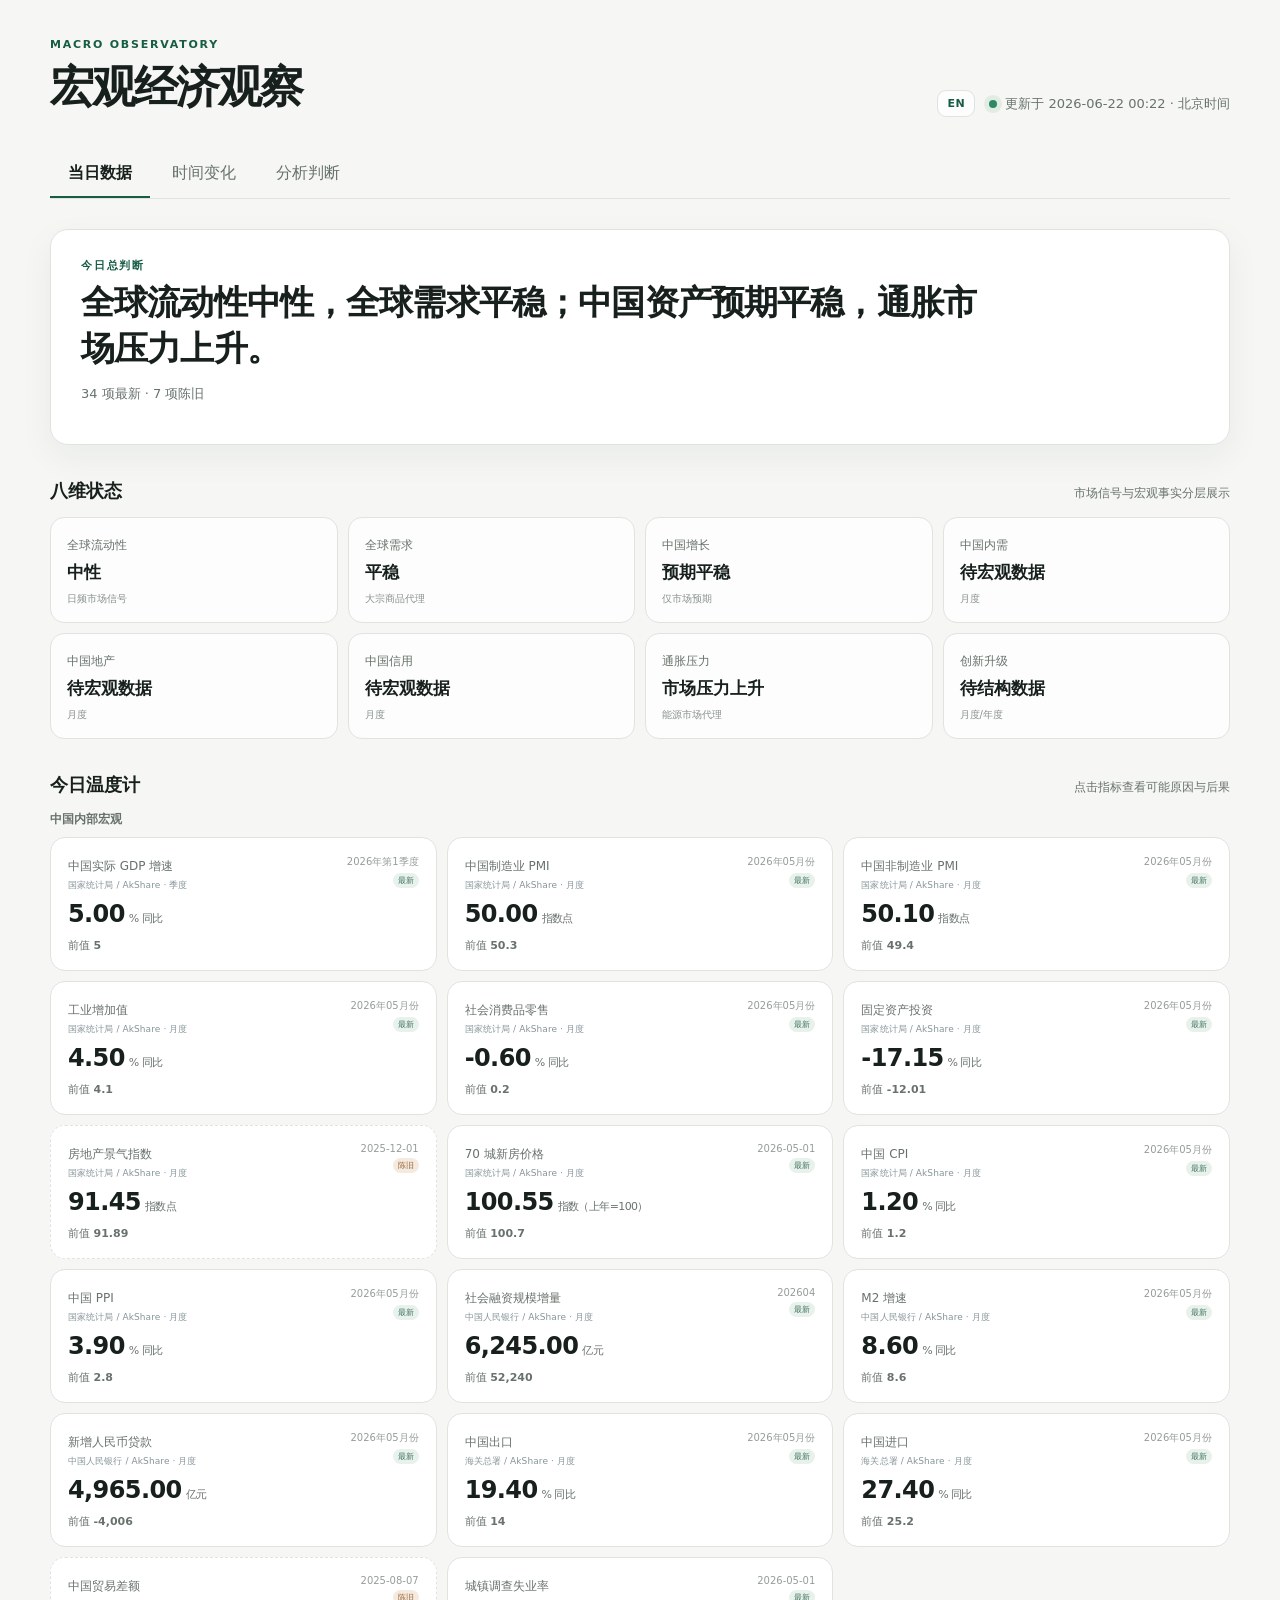
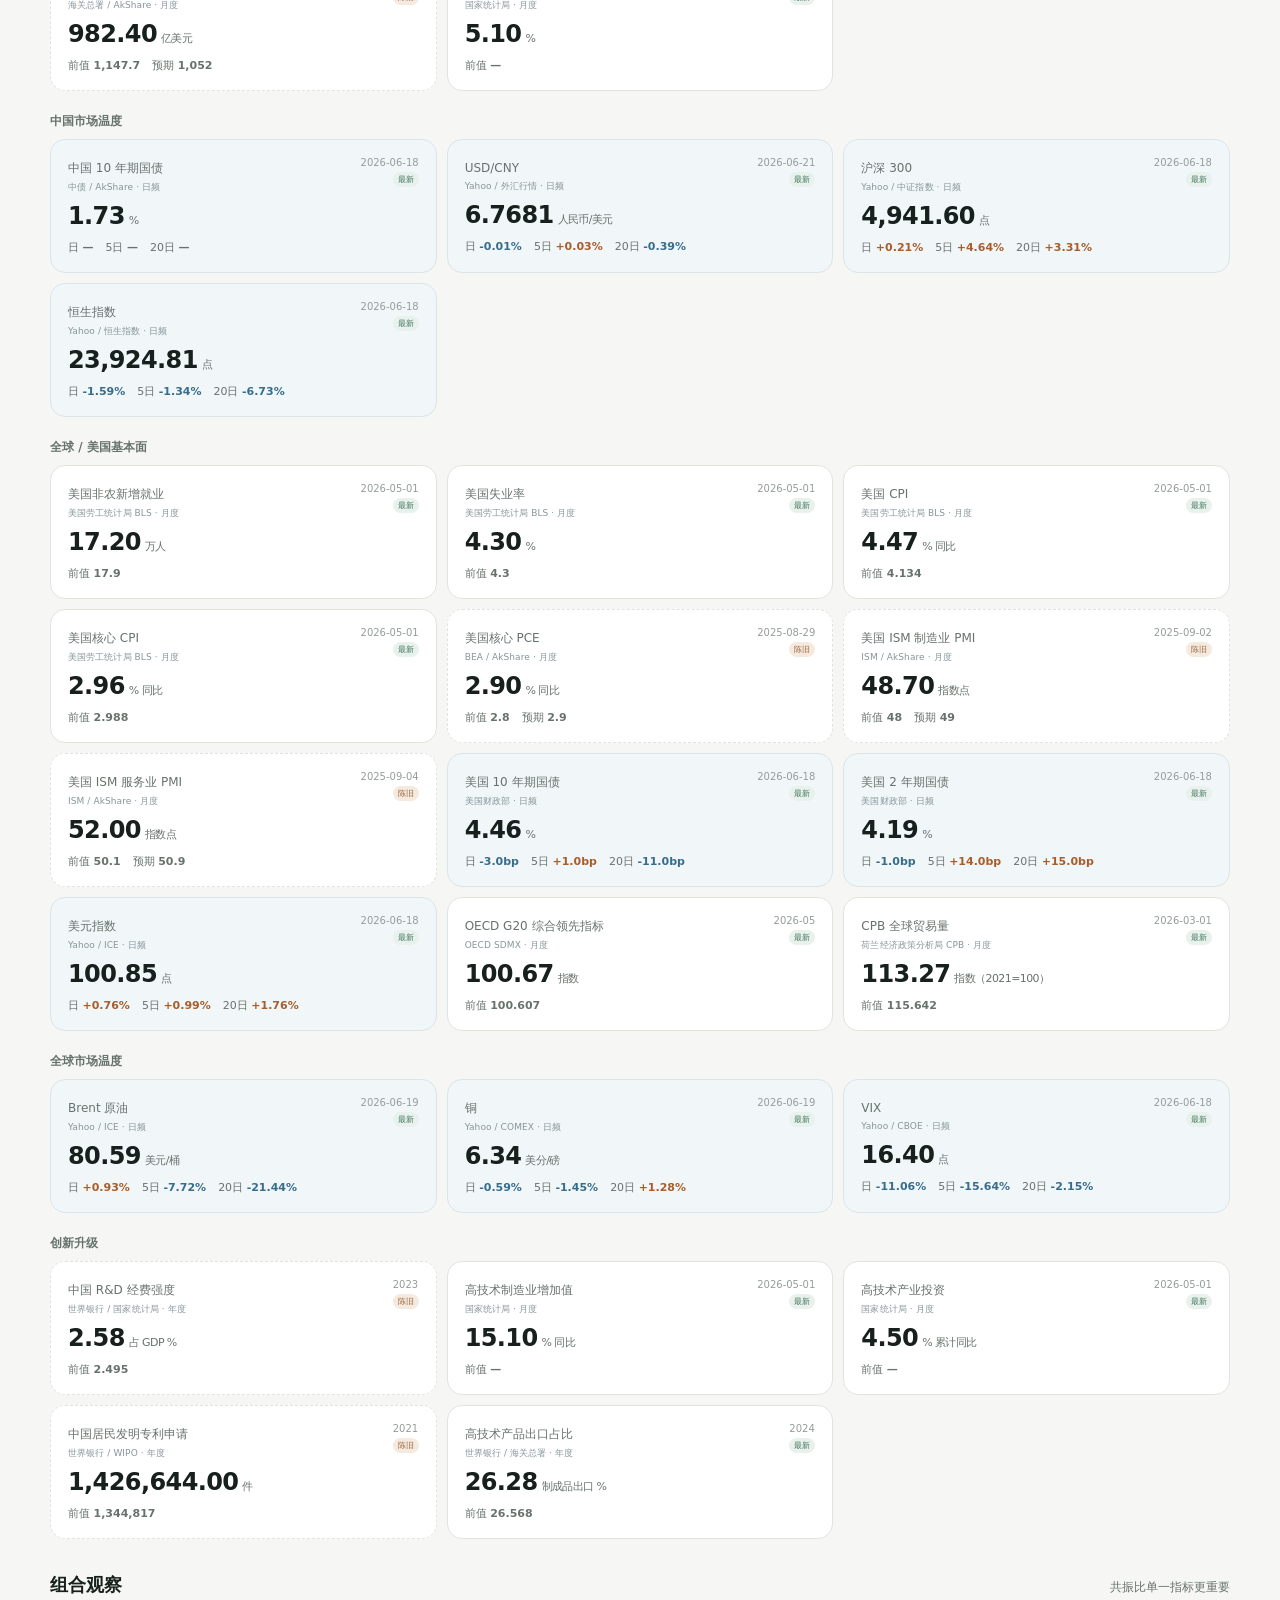
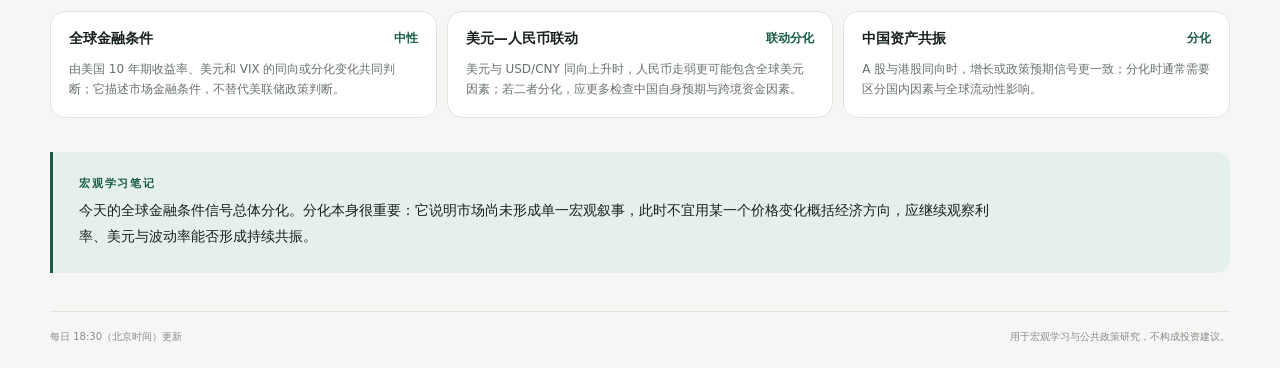
==== commit a83b6d21: "add rule-based macro analysis dashboard" ====
--- a/public/index.html
+++ b/public/index.html
@@ -26,6 +26,7 @@
     <nav class="tabs" aria-label="Dashboard 视图">
       <button class="tab active" data-tab="today" data-i18n="tabToday">当日数据</button>
       <button class="tab" data-tab="trends" data-i18n="tabTrends">时间变化</button>
+      <button class="tab" data-tab="analysis" data-i18n="tabAnalysis">分析判断</button>
     </nav>
 
     <section id="today" class="panel active">
@@ -112,6 +113,53 @@
       </section>
     </section>
 
+    <section id="analysis" class="panel analysis-panel">
+      <section class="analysis-hero">
+        <div>
+          <p class="section-label" data-i18n="analysisEyebrow">RULE-BASED MACRO DIAGNOSIS</p>
+          <h2 id="analysis-summary">正在生成规则判断…</h2>
+          <div id="macro-states" class="state-tags"></div>
+        </div>
+        <div id="analysis-mode" class="analysis-mode"></div>
+      </section>
+      <p class="analysis-disclaimer" data-i18n="analysisDisclaimer">本页面基于公开宏观数据、固定规则打分和 GPT 辅助解读生成。本系统用于宏观学习和研究观察，不构成投资建议。</p>
+
+      <section>
+        <div class="section-heading"><h3 data-i18n="scoreCards">8 个维度打分</h3><p data-i18n="scoreHint">+1 顺风 · 0 中性 · -1 逆风</p></div>
+        <div id="analysis-dimensions" class="score-grid"></div>
+      </section>
+
+      <section>
+        <div class="section-heading"><h3 data-i18n="relationTitle">7 个组合关系</h3><p data-i18n="relationHint">跨维度共振与传导诊断</p></div>
+        <div class="relation-table-wrap"><table class="relation-table"><thead><tr><th data-i18n="relationName">关系</th><th data-i18n="conclusion">结论</th><th data-i18n="evidence">证据</th><th data-i18n="risk">风险提示</th><th data-i18n="confidence">置信度</th></tr></thead><tbody id="analysis-relations"></tbody></table></div>
+      </section>
+
+      <section>
+        <div class="section-heading"><h3 data-i18n="divergenceTitle">今日背离信号</h3><p data-i18n="divergenceHint">优先展示最值得复核的三条</p></div>
+        <div id="analysis-divergences" class="divergence-grid"></div>
+      </section>
+
+      <section class="analysis-two-column">
+        <article class="analysis-copy-card">
+          <p class="section-label" data-i18n="mainAnalysis">主体分析</p>
+          <p id="analysis-main"></p>
+          <div id="analysis-interpretations"></div>
+        </article>
+        <article class="watch-card">
+          <p class="section-label" data-i18n="watchlist">后续观察指标</p>
+          <ul id="analysis-watchlist"></ul>
+          <div class="quality-divider"></div>
+          <p class="section-label" data-i18n="dataQuality">数据质量</p>
+          <div id="analysis-quality"></div>
+        </article>
+      </section>
+
+      <section class="learning-note analysis-learning">
+        <p class="section-label" data-i18n="analysisLearning">今日宏观学习笔记</p>
+        <p id="analysis-learning-note"></p>
+      </section>
+    </section>
+
     <footer>
       <span data-i18n="schedule">每日 18:30（北京时间）更新</span>
       <span id="footer-notice"></span>
--- a/public/assets/styles.css
+++ b/public/assets/styles.css
@@ -12,6 +12,12 @@
   --cool-soft: #e4edf2;
   --daily-soft: #f1f6f8;
   --daily-line: #d9e5e9;
+  --positive: #28795a;
+  --positive-soft: #e8f3ed;
+  --negative: #a34f45;
+  --negative-soft: #f7eae7;
+  --caution: #9a6a24;
+  --caution-soft: #fbf1dd;
   --shadow: 0 12px 35px rgba(23, 32, 28, 0.055);
   font-family: Inter, "PingFang SC", "Microsoft YaHei", system-ui, sans-serif;
 }
@@ -113,11 +119,63 @@
 .pending-item { padding: 15px; border: 1px dashed #ccd2ce; border-radius: 12px; }
 .pending-item strong { display: block; font-size: 13px; }
 .pending-item span { display: block; margin-top: 5px; color: var(--muted); font-size: 11px; }
+.analysis-panel { --analysis-rule: #dbe2dd; }
+.analysis-hero { display: flex; justify-content: space-between; align-items: flex-start; gap: 28px; padding: 28px 30px; border: 1px solid #d8e3dc; border-radius: 18px; background: linear-gradient(135deg, #fff 0%, #eef5f1 100%); box-shadow: var(--shadow); }
+.analysis-hero h2 { max-width: 850px; margin: 0; font-size: clamp(22px, 3vw, 34px); line-height: 1.4; letter-spacing: -.025em; }
+.analysis-mode { flex: 0 0 auto; padding: 7px 10px; border: 1px solid #cbdad1; border-radius: 99px; color: var(--accent); background: rgba(255,255,255,.72); font-size: 10px; font-weight: 750; letter-spacing: .04em; }
+.analysis-disclaimer { margin: 12px 2px 0; color: var(--muted); font-size: 11px; line-height: 1.6; }
+.state-tags { display: flex; flex-wrap: wrap; gap: 7px; margin-top: 18px; }
+.state-tag { padding: 6px 10px; border: 1px solid #cbdad1; border-radius: 99px; color: var(--accent); background: rgba(255,255,255,.75); font-size: 11px; font-weight: 680; }
+.score-grid { display: grid; grid-template-columns: repeat(4, minmax(0, 1fr)); gap: 10px; }
+.score-card { min-height: 210px; padding: 17px; border: 1px solid var(--analysis-rule); border-radius: 15px; background: var(--surface); }
+.score-card.positive-score { border-top: 3px solid var(--positive); }
+.score-card.negative-score { border-top: 3px solid var(--negative); }
+.score-card.neutral-score { border-top: 3px solid #9ba49f; }
+.score-head { display: flex; justify-content: space-between; align-items: flex-start; gap: 10px; }
+.score-name { color: var(--muted); font-size: 11px; line-height: 1.45; }
+.score-number { font-size: 26px; font-weight: 720; letter-spacing: -.04em; }
+.positive-score .score-number { color: var(--positive); }
+.negative-score .score-number { color: var(--negative); }
+.score-label { display: block; margin-top: 10px; font-size: 14px; font-weight: 720; }
+.score-meta { display: flex; gap: 7px; margin-top: 7px; color: var(--muted); font-size: 9px; }
+.confidence-chip { display: inline-block; padding: 3px 6px; border-radius: 99px; font-size: 9px; }
+.confidence-low { color: var(--caution); background: var(--caution-soft); }
+.driver-block { margin-top: 13px; padding-top: 11px; border-top: 1px solid #edf0ee; }
+.driver-line { margin: 4px 0 0; color: var(--muted); font-size: 10px; line-height: 1.5; }
+.driver-line b { color: var(--ink); font-weight: 650; }
+.freshness-line { margin-top: 10px; color: #8a928e; font-size: 9px; }
+.relation-table-wrap { overflow-x: auto; border: 1px solid var(--line); border-radius: 15px; background: var(--surface); }
+.relation-table { width: 100%; min-width: 860px; border-collapse: collapse; }
+.relation-table th { padding: 12px 14px; color: var(--muted); background: #f4f6f4; font-size: 10px; font-weight: 680; text-align: left; }
+.relation-table td { padding: 14px; border-top: 1px solid #edf0ee; color: #4f5953; font-size: 11px; line-height: 1.55; vertical-align: top; }
+.relation-table td:first-child { color: var(--ink); font-weight: 680; }
+.relation-table td:nth-child(2) { min-width: 190px; color: var(--ink); }
+.divergence-grid { display: grid; grid-template-columns: repeat(3, minmax(0, 1fr)); gap: 10px; }
+.divergence-card { padding: 18px; border: 1px solid #eadfd4; border-radius: 15px; background: #fffdfa; }
+.divergence-head { display: flex; justify-content: space-between; gap: 10px; }
+.divergence-head h4 { margin: 0; font-size: 14px; }
+.severity { flex: 0 0 auto; padding: 3px 7px; border-radius: 99px; color: var(--caution); background: var(--caution-soft); font-size: 9px; font-weight: 700; }
+.severity.high { color: var(--negative); background: var(--negative-soft); }
+.divergence-card p { margin: 11px 0 0; color: var(--muted); font-size: 11px; line-height: 1.65; }
+.divergence-watch { margin-top: 10px; color: #7d8581; font-size: 10px; }
+.empty-analysis { padding: 20px; border: 1px dashed #cdd4d0; border-radius: 14px; color: var(--muted); background: rgba(255,255,255,.55); font-size: 12px; }
+.analysis-two-column { display: grid; grid-template-columns: minmax(0, 1.65fr) minmax(260px, .85fr); gap: 12px; }
+.analysis-copy-card, .watch-card { padding: 22px 24px; border: 1px solid var(--line); border-radius: 15px; background: var(--surface); }
+.analysis-copy-card > p:nth-child(2) { margin: 0; font-size: 14px; line-height: 1.8; }
+.analysis-interpretation { margin-top: 14px; padding-top: 13px; border-top: 1px solid #edf0ee; }
+.analysis-interpretation strong { font-size: 12px; }
+.analysis-interpretation p { margin: 5px 0 0; color: var(--muted); font-size: 11px; line-height: 1.65; }
+.watch-card ul { margin: 0; padding-left: 18px; }
+.watch-card li { margin: 7px 0; color: #4f5953; font-size: 11px; line-height: 1.5; }
+.quality-divider { margin: 18px 0; border-top: 1px solid #edf0ee; }
+.quality-row { display: flex; justify-content: space-between; gap: 12px; margin-top: 8px; color: var(--muted); font-size: 10px; }
+.quality-row strong { color: var(--ink); }
+.analysis-learning { margin-top: 12px; }
 footer { display: flex; justify-content: space-between; gap: 20px; margin-top: 38px; padding-top: 18px; border-top: 1px solid var(--line); color: #858d88; font-size: 10px; }
 
 @media (max-width: 820px) {
-  .dimension-grid { grid-template-columns: repeat(2, minmax(0, 1fr)); }
-  .indicator-grid, .combination-grid { grid-template-columns: 1fr; }
+  .dimension-grid, .score-grid { grid-template-columns: repeat(2, minmax(0, 1fr)); }
+  .indicator-grid, .combination-grid, .divergence-grid, .analysis-two-column { grid-template-columns: 1fr; }
   .pending-list { grid-template-columns: 1fr; }
 }
 
@@ -127,6 +185,7 @@
   .topbar-actions { width: 100%; justify-content: space-between; }
   .tabs { margin-top: 24px; }
   .hero { padding: 22px 20px; }
+  .analysis-hero { flex-direction: column; padding: 22px 20px; }
   .dimension-grid { grid-template-columns: 1fr 1fr; }
   .trend-toolbar { padding: 14px; }
   .trend-controls { align-items: stretch; flex-direction: column; }
@@ -140,3 +199,10 @@
   .section-heading { align-items: flex-start; flex-direction: column; gap: 4px; }
   footer { flex-direction: column; }
 }
+
+@media (max-width: 430px) {
+  .score-grid { grid-template-columns: 1fr; }
+  .tabs { overflow-x: auto; }
+  .tab { flex: 0 0 auto; padding-inline: 14px; }
+  .analysis-copy-card, .watch-card { padding: 19px; }
+}
